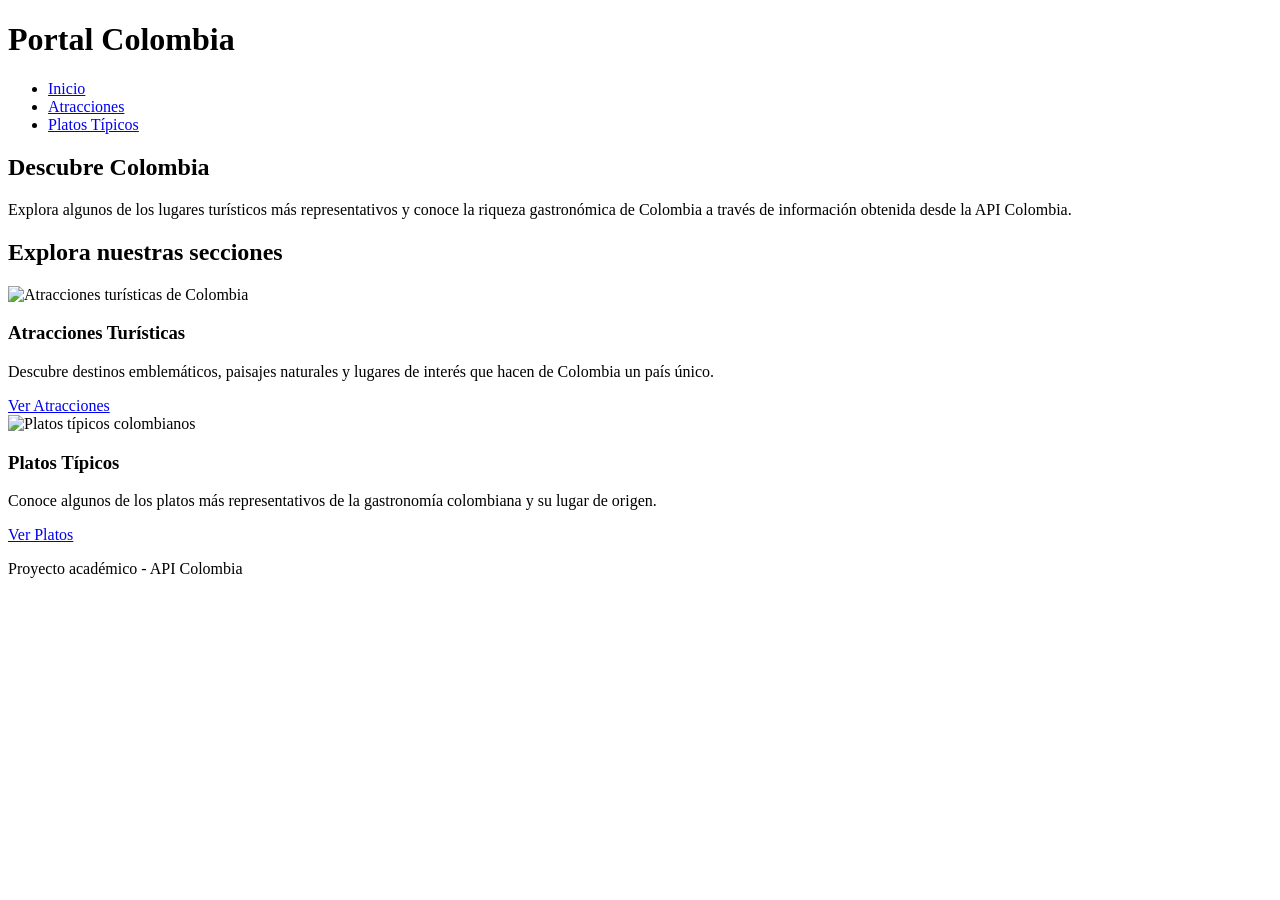
==== index.html @ 0106b259 "feat: :construction: Se crea la estructura base del HTML del index Se escribe el HTML base de la pag" ====
<!DOCTYPE html>
<html lang="es">
<head>
    <meta charset="UTF-8">
    <meta name="viewport" content="width=device-width, initial-scale=1.0">
    <title>Portal Colombia</title>

    <link rel="stylesheet" href="./css/main.css">
    <link rel="stylesheet" href="./css/layout.css">
    <link rel="stylesheet" href="./css/components.css">
</head>
<body>

    <header class="header">
        <div class="container">
            <h1>Portal Colombia</h1>

            <nav>
                <ul class="nav-links">
                    <li><a href="index.html">Inicio</a></li>
                    <li><a href="atracciones.html">Atracciones</a></li>
                    <li><a href="platos.html">Platos Típicos</a></li>
                </ul>
            </nav>
        </div>
    </header>

    <main>

        <section class="hero">
            <div class="container">
                <h2>Descubre Colombia</h2>

                <p>
                    Explora algunos de los lugares turísticos más
                    representativos y conoce la riqueza gastronómica
                    de Colombia a través de información obtenida desde
                    la API Colombia.
                </p>
            </div>
        </section>

        <section class="features">
            <div class="container">

                <h2 class="section-title">
                    Explora nuestras secciones
                </h2>

                <div class="cards-grid">

                    <article class="card">

                        <img
                            src="./img/atracciones.jpg"
                            alt="Atracciones turísticas de Colombia"
                        >

                        <div class="card-content">
                            <h3>Atracciones Turísticas</h3>

                            <p>
                                Descubre destinos emblemáticos,
                                paisajes naturales y lugares de interés
                                que hacen de Colombia un país único.
                            </p>

                            <a href="atracciones.html" class="btn">
                                Ver Atracciones
                            </a>
                        </div>

                    </article>

                    <article class="card">

                        <img
                            src="./img/platos.jpg"
                            alt="Platos típicos colombianos"
                        >

                        <div class="card-content">
                            <h3>Platos Típicos</h3>

                            <p>
                                Conoce algunos de los platos más
                                representativos de la gastronomía
                                colombiana y su lugar de origen.
                            </p>

                            <a href="platos.html" class="btn">
                                Ver Platos
                            </a>
                        </div>

                    </article>

                </div>

            </div>
        </section>

    </main>

    <footer class="footer">
        <div class="container">
            <p>
                Proyecto académico - API Colombia
            </p>
        </div>
    </footer>

</body>
</html>
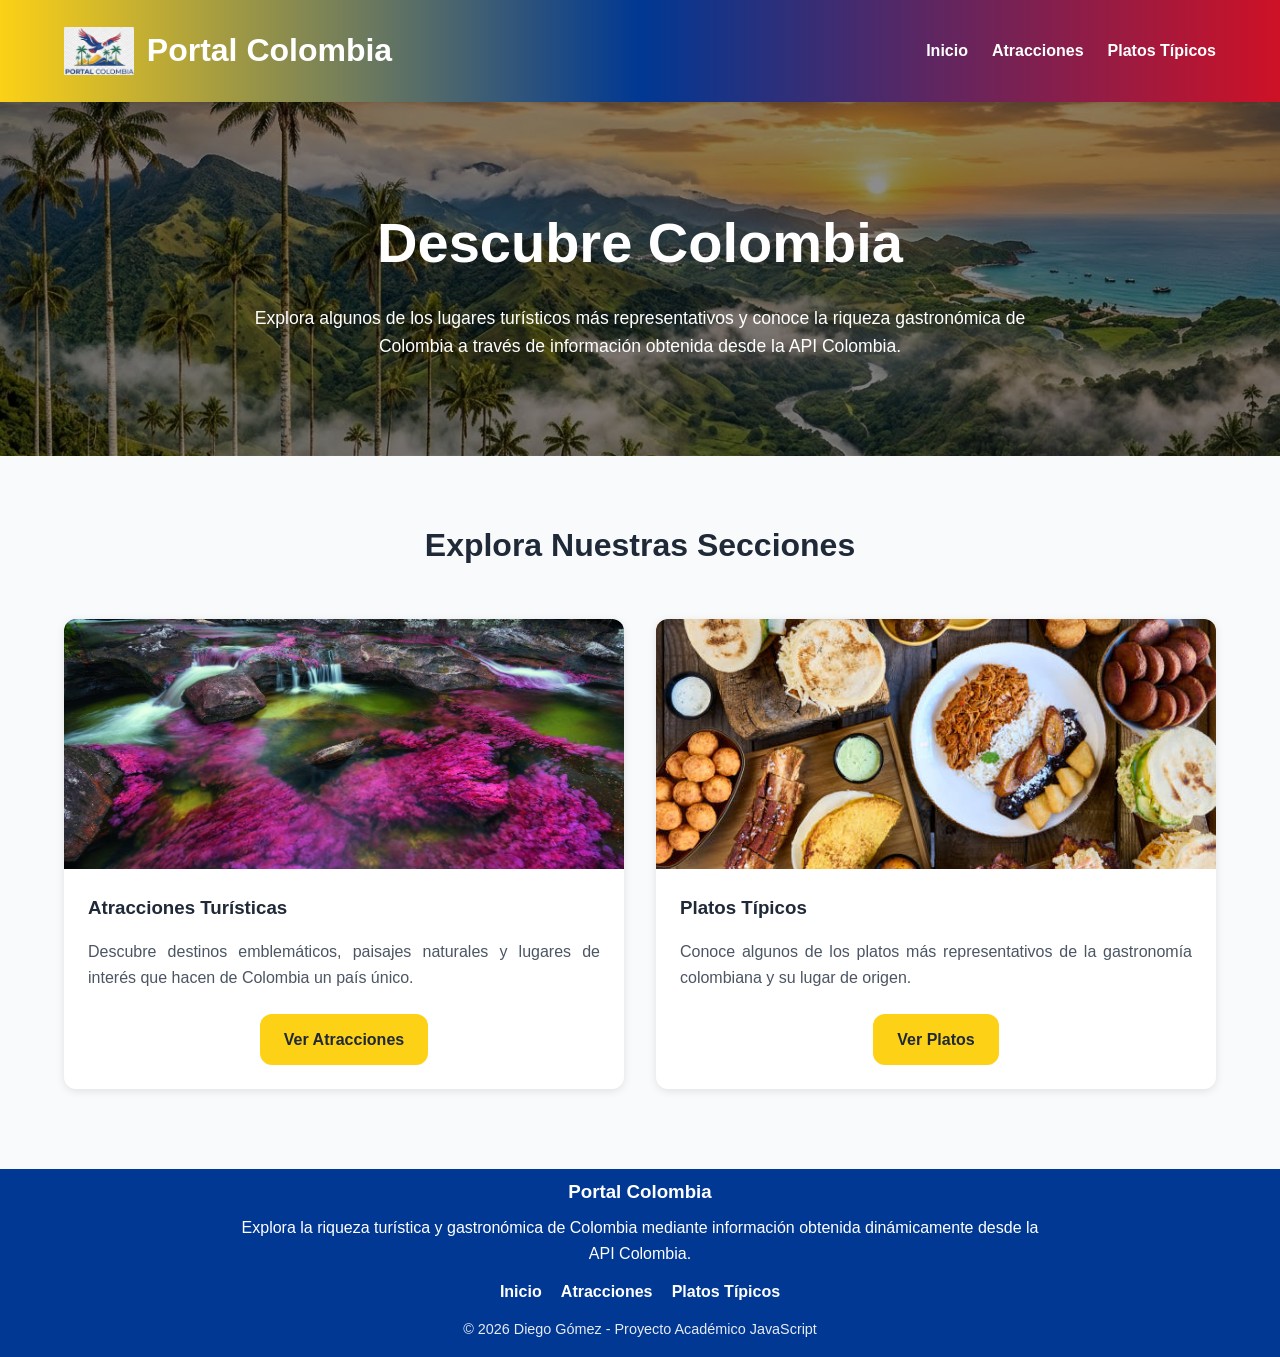
==== commit f08e6166: "style(Se mejora el estilo de la pagina de index): :lipstick: Se mejora el estilo de la pagina de ini" ====
--- a/index.html
+++ b/index.html
@@ -13,7 +13,10 @@
 
     <header class="header">
         <div class="container">
-            <h1>Portal Colombia</h1>
+            <div class="logo-container">
+                <img src="./img/logo-colombia.jpg" alt="Logo Portal Colombia">
+                <h1>Portal Colombia</h1>
+            </div>
 
             <nav>
                 <ul class="nav-links">
@@ -44,7 +47,7 @@
             <div class="container">
 
                 <h2 class="section-title">
-                    Explora nuestras secciones
+                    Explora Nuestras Secciones
                 </h2>
 
                 <div class="cards-grid">
@@ -104,9 +107,24 @@
 
     <footer class="footer">
         <div class="container">
+
+            <h3>Portal Colombia</h3>
+
             <p>
-                Proyecto académico - API Colombia
+                Explora la riqueza turística y gastronómica de Colombia
+                mediante información obtenida dinámicamente desde la API Colombia.
             </p>
+
+            <div class="footer-links">
+                <a href="index.html">Inicio</a>
+                <a href="atracciones.html">Atracciones</a>
+                <a href="platos.html">Platos Típicos</a>
+            </div>
+
+            <p class="footer-copy">
+                © 2026 Diego Gómez - Proyecto Académico JavaScript
+            </p>
+
         </div>
     </footer>
 
--- a/css/main.css
+++ b/css/main.css
@@ -0,0 +1,98 @@
+/* ===================================
+   VARIABLES
+=================================== */
+
+:root {
+    --color-primary: #fcd116;
+    --color-secondary: #003893;
+    --color-accent: #ce1126;
+
+    --color-dark: #1f2937;
+    --color-text: #4b5563;
+    --color-light: #f9fafb;
+    --color-white: #ffffff;
+
+    --radius: 12px;
+
+    --shadow-sm: 0 2px 8px rgba(0, 0, 0, 0.1);
+    --shadow-md: 0 4px 12px rgba(0, 0, 0, 0.15);
+
+    --transition: all 0.3s ease;
+}
+
+/* ===================================
+   RESET
+=================================== */
+
+* {
+    margin: 0;
+    padding: 0;
+    box-sizing: border-box;
+}
+
+/* ===================================
+   CONFIGURACIÓN GLOBAL
+=================================== */
+
+html {
+    scroll-behavior: smooth;
+}
+
+body {
+    font-family: Arial, Helvetica, sans-serif;
+    background-color: var(--color-light);
+    color: var(--color-dark);
+    line-height: 1.6;
+}
+
+/* ===================================
+   ELEMENTOS GENERALES
+=================================== */
+
+img {
+    width: 100%;
+    display: block;
+}
+
+a {
+    text-decoration: none;
+    color: inherit;
+}
+
+ul {
+    list-style: none;
+}
+
+button {
+    font-family: inherit;
+    cursor: pointer;
+}
+
+section {
+    padding: 4rem 0;
+}
+
+/* ===================================
+   TIPOGRAFÍA
+=================================== */
+
+h1,
+h2,
+h3 {
+    color: var(--color-dark);
+    margin-bottom: 1rem;
+}
+
+p {
+    color: var(--color-text);
+}
+
+/* ===================================
+   UTILIDADES
+=================================== */
+
+.container {
+    width: 90%;
+    max-width: 1200px;
+    margin: 0 auto;
+}
--- a/css/layout.css
+++ b/css/layout.css
@@ -0,0 +1,212 @@
+/* ===================================
+   HEADER
+=================================== */
+
+.header {
+    position: sticky;
+    top: 0;
+    z-index: 1000;
+
+    background: linear-gradient(
+        90deg,
+        #fcd116 0%,
+        #003893 50%,
+        #ce1126 100%
+    );
+
+    box-shadow: var(--shadow-sm);
+}
+
+.header .container {
+    display: flex;
+    flex-direction: column;
+    align-items: center;
+    gap: 1rem;
+
+    padding: 1rem 0;
+}
+
+.header h1 {
+    color: var(--color-white);
+    margin-bottom: 0;
+}
+
+.logo-container {
+    display: flex;
+    align-items: center;
+    gap: 1rem;
+}
+
+.logo-container img {
+    width: 80px;
+    height: 60px;
+    object-fit: cover;
+    border-radius: 20%;
+}
+
+.logo-container h1 {
+    margin: 0;
+    color: var(--color-white);
+}
+
+.nav-links {
+    display: flex;
+    gap: 1.5rem;
+    flex-wrap: wrap;
+    justify-content: center;
+}
+
+.nav-links a {
+    color: var(--color-white);
+    font-weight: 600;
+    transition: var(--transition);
+}
+
+.nav-links a:hover {
+    color: var(--color-primary);
+}
+
+.logo-container {
+    display: flex;
+    align-items: center;
+    gap: 0.8rem;
+}
+
+.logo-container img {
+    width: 70px;
+    height: 70px;
+    object-fit: contain;
+}
+
+/* ===================================
+   HERO
+=================================== */
+
+.hero {
+    background:
+        linear-gradient(
+            rgba(0, 0, 0, 0.45),
+            rgba(0, 0, 0, 0.45)
+        ),
+        url("../img/hero-colombia.jpg");
+
+    background-size: cover;
+    background-position: center;
+    background-repeat: no-repeat;
+
+    text-align: center;
+
+    min-height: 200px;
+
+    display: flex;
+    align-items: center;
+    justify-content: center;
+}
+
+.hero .container {
+    max-width: 800px;
+}
+
+.hero h2 {
+    font-size: 2.5rem;
+    color: var(--color-white);
+}
+
+.hero p {
+    font-size: 1.1rem;
+    color: var(--color-white);
+}
+
+/* ===================================
+   FEATURES
+=================================== */
+
+.features {
+    background-color: var(--color-light);
+}
+
+.cards-grid {
+    display: grid;
+    gap: 2rem;
+}
+
+/* ===================================
+   FOOTER
+=================================== */
+
+.footer {
+    background-color: var(--color-secondary);
+    color: var(--color-white);
+    text-align: center;
+    padding: 0.5rem 0;
+    margin-top: 1rem;
+}
+
+.footer h3 {
+    color: var(--color-white);
+    margin-bottom: 0.5rem;
+}
+
+.footer p {
+    max-width: 800px;
+    margin: 0 auto 0.5rem;
+    color: var(--color-white);
+}
+
+.footer-links {
+    display: flex;
+    justify-content: center;
+    gap: 1.2rem;
+    flex-wrap: wrap;
+    margin: 0.8rem 0;
+}
+
+.footer-links a {
+    color: var(--color-white);
+    font-weight: 600;
+    transition: var(--transition);
+}
+
+.footer-links a:hover {
+    color: var(--color-primary);
+}
+
+.footer-copy {
+    font-size: 0.9rem;
+    opacity: 0.9;
+}
+
+/* ===================================
+   TABLET
+=================================== */
+
+@media (min-width: 768px) {
+
+    .header .container {
+        flex-direction: row;
+        justify-content: space-between;
+    }
+
+    .cards-grid {
+        grid-template-columns: repeat(2, 1fr);
+    }
+
+    .hero h2 {
+        font-size: 3rem;
+    }
+}
+
+/* ===================================
+   DESKTOP
+=================================== */
+
+@media (min-width: 1024px) {
+
+    .hero {
+        padding: 6rem 0;
+    }
+
+    .hero h2 {
+        font-size: 3.5rem;
+    }
+}
--- a/css/components.css
+++ b/css/components.css
@@ -0,0 +1,97 @@
+/* ===================================
+   BOTONES
+=================================== */
+
+.btn {
+    display: inline-block;
+    background-color: var(--color-primary);
+    color: var(--color-dark);
+    padding: 0.8rem 1.5rem;
+    border-radius: var(--radius);
+    font-weight: 600;
+    transition: var(--transition);
+}
+
+.btn:hover {
+    background-color: var(--color-accent);
+    color: var(--color-white);
+}
+
+/* ===================================
+   TITULOS
+=================================== */
+
+.section-title {
+    text-align: center;
+    margin-bottom: 3rem;
+    font-size: 2rem;
+}
+
+/* ===================================
+   TARJETAS
+=================================== */
+
+.card {
+    background-color: var(--color-white);
+    border-radius: var(--radius);
+    overflow: hidden;
+    box-shadow: var(--shadow-sm);
+    transition: var(--transition);
+}
+
+.card:hover {
+    transform: translateY(-8px);
+    box-shadow: var(--shadow-md);
+}
+
+.card img {
+    height: 250px;
+    object-fit: cover;
+}
+
+.card-content {
+    padding: 1.5rem;
+    display: flex;
+    flex-direction: column;
+    height: 100%;
+}
+
+.card-content .btn {
+    align-self: center;
+}
+
+.card-content h3 {
+    margin-bottom: 1rem;
+}
+
+.card-content p {
+    margin-bottom: 1.5rem;
+    text-align: justify;
+}
+
+/* ===================================
+   MENÚ ACTIVO
+=================================== */
+
+.active {
+    color: var(--color-primary);
+}
+
+/* ===================================
+   MENSAJES
+=================================== */
+
+.loading-message,
+.error-message {
+    text-align: center;
+    padding: 2rem;
+    font-size: 1.2rem;
+}
+
+.loading-message {
+    color: var(--color-secondary);
+}
+
+.error-message {
+    color: var(--color-accent);
+}
